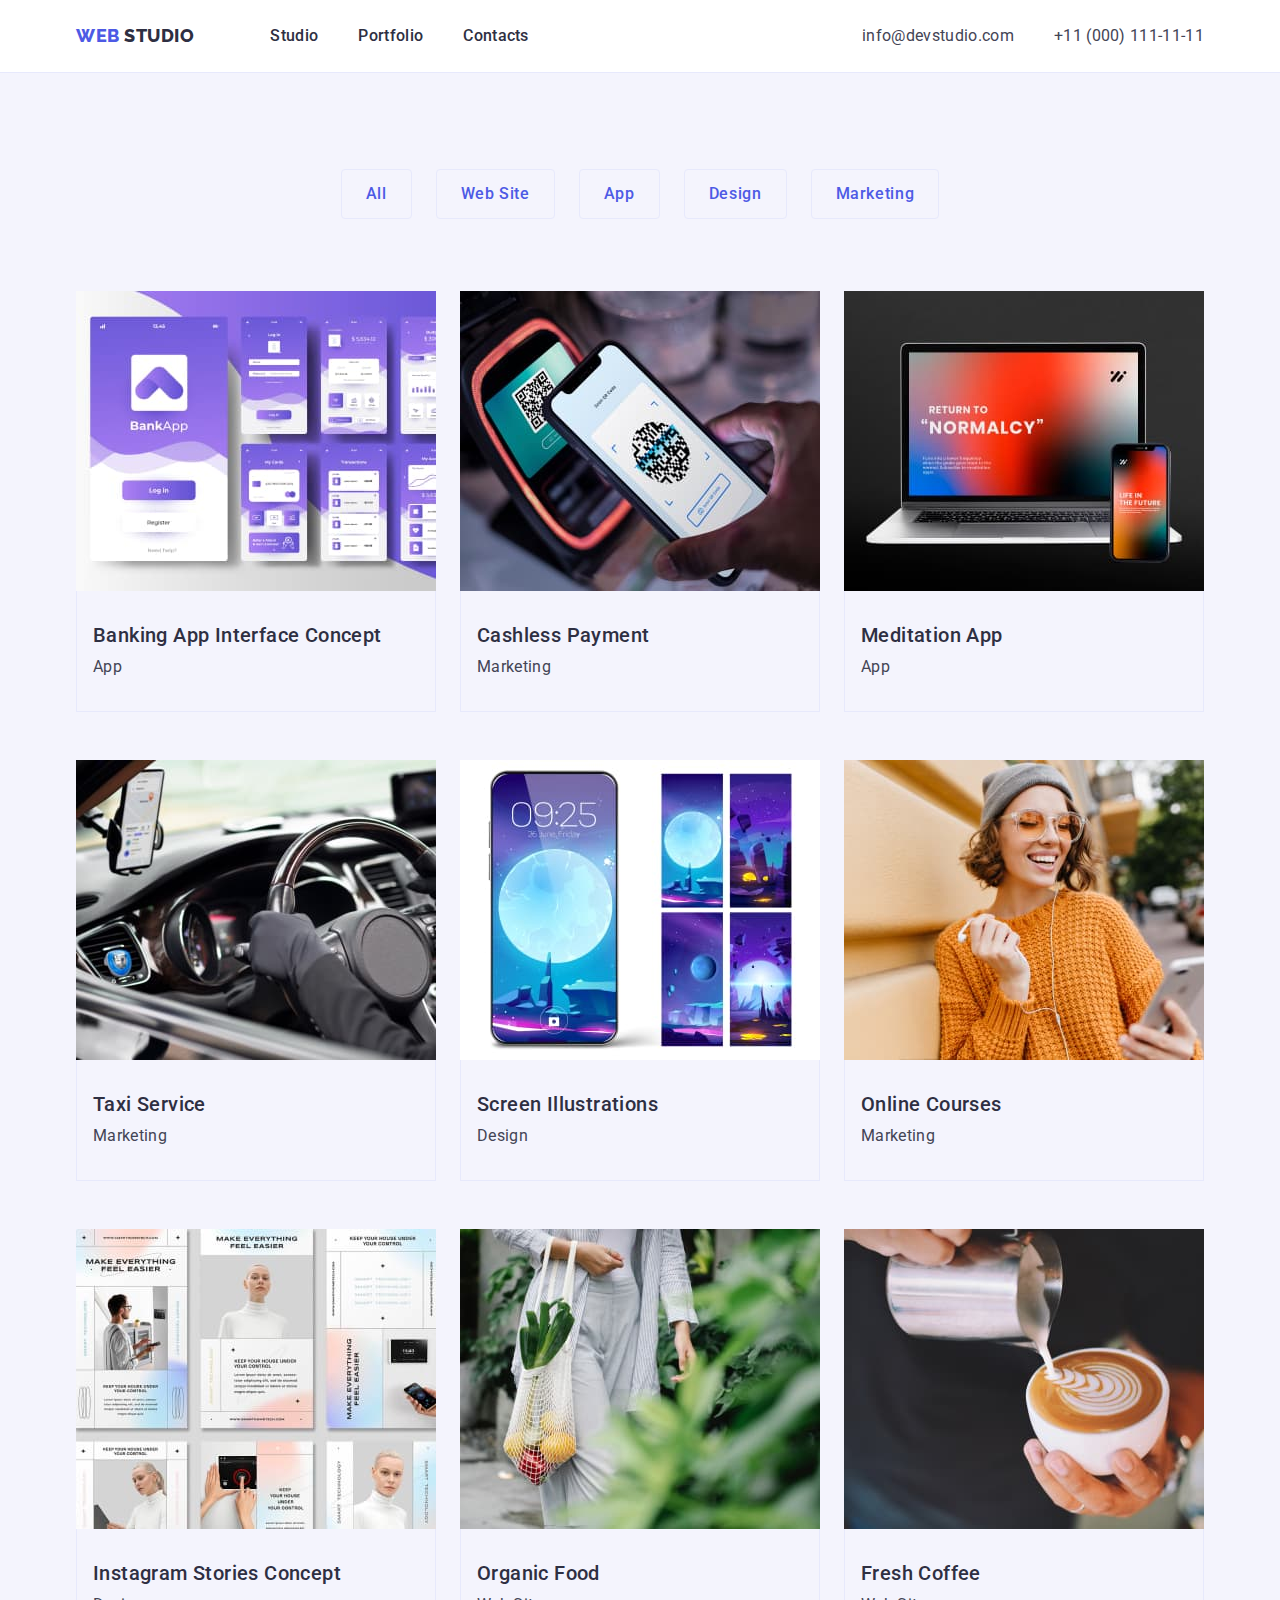
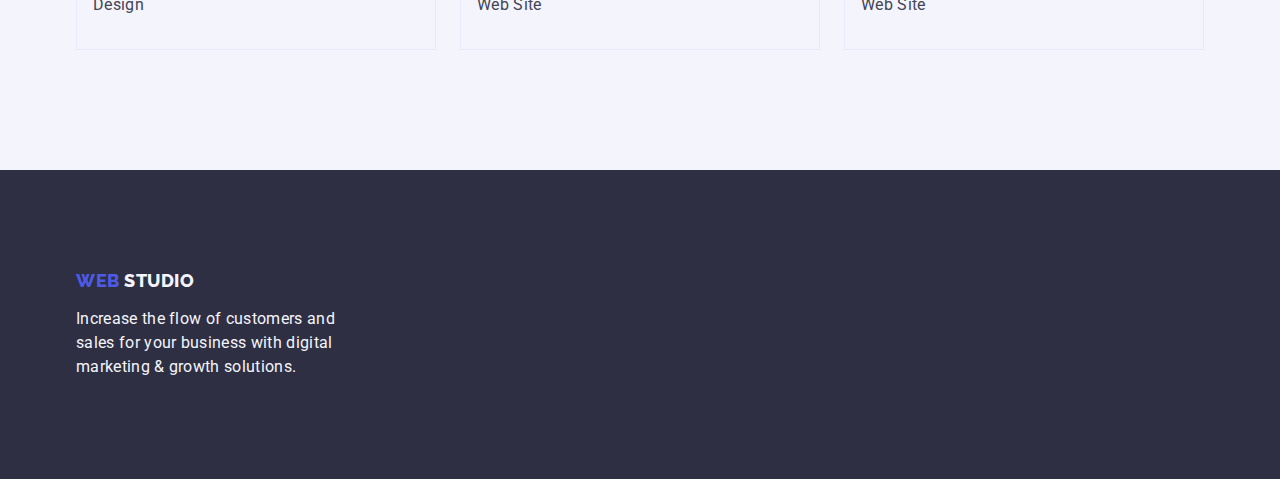
==== portfolio.html @ 8de0c39c "Initial commit" ====
<!DOCTYPE html>
<html lang="en">
  <head>
    <meta charset="UTF-8" />
    <meta http-equiv="X-UA-Compatible" content="IE=edge" />
    <meta name="viewport" content="width=device-width, initial-scale=1.0" />
    <title>WebStudio</title>
    <link rel="preconnect" href="https://fonts.googleapis.com" />
    <link rel="preconnect" href="https://fonts.gstatic.com" crossorigin />
    <link
      href="https://fonts.googleapis.com/css2?family=Raleway:wght@800&family=Roboto:wght@400;500;700&display=swap"
      rel="stylesheet"
    />
    <link
      rel="stylesheet"
      href="https://cdnjs.cloudflare.com/ajax/libs/modern-normalize/1.1.0/modern-normalize.min.css"
    />
    <link rel="stylesheet" href="./css/styles.css" />
  </head>
  <body>
    <!--Header -->
    <header class="page-header">
      <div class="container header-conteiner">
        <nav class="main-nav">
          <a class="logo link" href="./index.html">Web <span class="logo-part">Studio</span></a>
          <ul class="list menu-conteiner">
            <li class="menu-item">
              <a class="menu-link link" href="./index.html">Studio</a>
            </li>
            <li class="menu-item">
              <a class="menu-link link" href="./portfolio.html">Portfolio</a>
            </li>
            <li class="menu-item">
              <a class="menu-link link" href="">Contacts</a>
            </li>
          </ul>
        </nav>
        <address class="header-address">
          <ul class="list address-conteiner">
            <li>
              <a class="address link" href="mailto:info@devstudio.com">info@devstudio.com</a>
            </li>
            <li>
              <a class="address link" href="tel:+110001111111">+11 (000) 111-11-11</a>
            </li>
          </ul>
        </address>
      </div>
    </header>
    <main>
      <!--Filtr Portfolio-->
      <section class="section-portfolio">
        <div class="container">
          <h1 class="visually-hidden">Portfolio Webstudio best</h1>
          <ul class="portfolio-button-list list">
            <li>
              <button class="button-filtr" type="button">All</button>
            </li>
            <li>
              <button class="button-filtr" type="button">Web Site</button>
            </li>
            <li>
              <button class="button-filtr" type="button">App</button>
            </li>
            <li>
              <button class="button-filtr" type="button">Design</button>
            </li>
            <li>
              <button class="button-filtr" type="button">Marketing</button>
            </li>
          </ul>
          <!--Portfolio-->

          <ul class="portfolio-list list">
            <li class="portfolio-item">
              <a class="link" href="">
                <img
                  src="./images/portfolio/banking-app.jpg"
                  alt="page App bank"
                  width="360"
                  height="300"
                />
                <div class="portfolio-container">
                  <h2 class="portfolio-caption">Banking App Interface Concept</h2>
                  <p class="portfolio-text">App</p>
                </div>
              </a>
            </li>
            <li class="portfolio-item">
              <a class="link" href="">
                <img
                  src="./images/portfolio/kashles-market.jpg"
                  alt="telefon"
                  width="360"
                  height="300"
                />
                <div class="portfolio-container">
                  <h2 class="portfolio-caption">Cashless Payment</h2>
                  <p class="portfolio-text">Marketing</p>
                </div>
              </a>
            </li>
            <li class="portfolio-item">
              <a class="link" href="">
                <img
                  src="./images/portfolio/meditation-app.jpg"
                  alt="computer"
                  width="360"
                  height="300"
                />
                <div class="portfolio-container">
                  <h2 class="portfolio-caption">Meditation App</h2>
                  <p class="portfolio-text">App</p>
                </div>
              </a>
            </li>
            <li class="portfolio-item">
              <a class="link" href="">
                <img
                  src="./images/portfolio/taxi-market.jpg"
                  alt="taxi driver"
                  width="360"
                  height="300"
                />
                <div class="portfolio-container">
                  <h2 class="portfolio-caption">Taxi Service</h2>
                  <p class="portfolio-text">Marketing</p>
                </div>
              </a>
            </li>
            <li class="portfolio-item">
              <a class="link" href="">
                <img
                  src="./images/portfolio/ilustration-design.jpg"
                  alt="screensaver on phone"
                  width="360"
                  height="300"
                />
                <div class="portfolio-container">
                  <h2 class="portfolio-caption">Screen Illustrations</h2>
                  <p class="portfolio-text">Design</p>
                </div>
              </a>
            </li>
            <li class="portfolio-item">
              <a class="link" href="">
                <img
                  src="./images/portfolio/kursi-market.jpg"
                  alt="girl studying"
                  width="360"
                  height="300"
                />
                <div class="portfolio-container">
                  <h2 class="portfolio-caption">Online Courses</h2>
                  <p class="portfolio-text">Marketing</p>
                </div>
              </a>
            </li>
            <li class="portfolio-item">
              <a class="link" href="">
                <img
                  src="./images/portfolio/instagram-design.jpg"
                  alt="instagram design"
                  width="360"
                  height="300"
                />
                <div class="portfolio-container">
                  <h2 class="portfolio-caption">Instagram Stories Concept</h2>
                  <p class="portfolio-text">Design</p>
                </div>
              </a>
            </li>
            <li class="portfolio-item">
              <a class="link" href="">
                <img
                  src="./images/portfolio/food-website.jpg"
                  alt="Organic Food"
                  width="360"
                  height="300"
                />
                <div class="portfolio-container">
                  <h2 class="portfolio-caption">Organic Food</h2>
                  <p class="portfolio-text">Web Site</p>
                </div>
              </a>
            </li>
            <li class="portfolio-item">
              <a class="link" href="">
                <img
                  src="./images/portfolio/coffee-website.jpg"
                  alt="a cap of coffee"
                  width="360"
                  height="300"
                />
                <div class="portfolio-container">
                  <h2 class="portfolio-caption">Fresh Coffee</h2>
                  <p class="portfolio-text">Web Site</p>
                </div>
              </a>
            </li>
          </ul>
        </div>
      </section>
    </main>
    <footer class="footer">
      <div class="container">
        <a class="logo link" href="./index.html">Web <span class="logo-footer">Studio</span></a>
        <p class="footer-text">
          Increase the flow of customers and sales for your business with digital marketing & growth
          solutions.
        </p>
      </div>
    </footer>
  </body>
</html>
---- css/styles.css ----
:root {
  --main-font: 'Roboto', sans-serif;
  --secondary-font: 'Raleway', sans-serif;
  --text: #434455;
  --dark-text: #2e2f42;
  --aktiv: #404bbf;
  --iris: #4d5ae5;
  --light: #f4f4fd;
}
*,
*::before,
*::after {
  box-sizing: border-box;
}
.list {
  list-style: none;
}

.link {
  text-decoration: none;
}
button {
  font-family: inherit;
  cursor: pointer;
}

h1,
h2,
h3,
h4,
p {
  margin-top: 0;
  margin-bottom: 0;
}

ul,
ol {
  margin-top: 0;
  margin-bottom: 0;
  padding-left: 0;
}

img {
  display: block;
  max-width: 100%;
}
/* скрываем заголовки */

.visually-hidden {
  position: absolute;
  width: 1px;
  height: 1px;
  margin: -1px;
  border: 0;
  padding: 0;
  white-space: nowrap;
  clip-path: inset(100%);
  clip: rect(0 0 0 0);
  overflow: hidden;
}

body {
  font-family: var(--main-font);
  color: var(--text);
  background: #ffffff;
  font-size: 16px;
  letter-spacing: 0.02em;
}

h3 {
  font-weight: 500;
  font-size: 20px;
  line-height: 1.2;
  letter-spacing: 0.02em;
  color: var(--dark-text);
}

.container {
  width: 1158px;
  margin-left: auto;
  margin-right: auto;
  padding-left: 15px;
  padding-right: 15px;
}

/* Header */
.page-header {
  border-bottom: 1px solid #e7e9fc;
}

.header-conteiner {
  display: flex;
  align-items: center;
}

.main-nav {
  display: flex;
  align-items: center;
}

.logo {
  font-family: var(--secondary-font);
  font-style: normal;
  font-weight: 800;
  font-size: 18px;
  line-height: 1.17;
  align-items: center;
  letter-spacing: 0.03em;
  text-transform: uppercase;
  color: var(--iris);
  display: inline-block;
}

.logo-part {
  color: var(--dark-text);
  margin-right: 76px;
}

.menu-link {
  font-style: normal;
  font-weight: 500;
  letter-spacing: 0.02em;
  line-height: 1.5;
  color: var(--dark-text);
  padding: 24px 0;
}

.menu-item {
  padding-top: 24px;
  padding-bottom: 24px;
}

.menu-link:hover,
.menu-link:focus {
  color: var(--aktiv);
}

.menu-conteiner {
  display: flex;
  align-items: center;
  gap: 40px;
}

.address {
  font-family: inherit;
  font-style: normal;
  line-height: 1.5;
  color: var(--text);
}

.address-conteiner {
  display: flex;
  gap: 40px;
  align-items: center;
  /* margin-left: auto; */
  padding-top: 24px;
  padding-bottom: 24px;
}

.header-address {
  font-style: normal;
  margin-left: auto;
}

.address:hover,
.address:focus {
  color: #404bbf;
}
/* Hero */
.hero-section {
  background-color: var(--dark-text);
  padding-top: 188px;
  padding-bottom: 188px;
}

.hero-title {
  font-weight: 700;
  font-size: 56px;
  font-style: normal;
  line-height: 1.07;
  text-align: center;
  letter-spacing: 0.02em;
  color: #ffffff;
  margin-bottom: 48px;
  max-width: 496px;
  margin-left: auto;
  margin-right: auto;
}

.button-hero {
  display: block;
  font-style: normal;
  font-weight: 500;
  font-size: 16px;
  line-height: 1.5;
  align-items: center;
  letter-spacing: 0.04em;
  background-color: var(--iris);
  list-style: none;
  border-color: var(--iris);
  border-radius: 4px;
  padding: 16px 32px;
  min-width: 169px;
  height: 56px;
  border: none;
  margin-left: auto;
  margin-right: auto;
  color: #ffffff;
}

.button-hero:hover,
.button-hero:focus {
  background: var(--aktiv);
}

/* Advantages Section */
.advantages {
  margin-top: 0;
  padding: 120px 0;
}
.advantages-list {
  display: flex;
  gap: 24px;
}
.title {
  margin-bottom: 8px;
  margin-top: 0;
}
.advantages-title {
  letter-spacing: 0.02em;
}

.advantages-text {
  line-height: 1.5;
}

.advantages-item {
  width: calc((100% - 72px) / 4);
}
/* doing */
.doing-section {
  padding-bottom: 120px;
}

.doing-title {
  font-style: normal;
  font-weight: 700;
  font-size: 36px;
  line-height: 111%;
  text-align: center;
  letter-spacing: 0.02em;
  text-transform: capitalize;
  color: var(--dark-text);
  margin-bottom: 72px;
}

.doing-list {
  display: flex;
  gap: 24px;
}

/* team */
.section-team {
  background: var(--light);
  padding: 120px 0;
}

.team-list {
  display: flex;
  gap: 24px;
}

.team {
  background-color: #ffffff;
  text-align: center;
  width: calc((100% - 72px) / 4);
  border-radius: 0 0 4px 4px;
}

.team-card {
  padding: 32px 16px;
  border-radius: 0 0 4px 4px;
}

.name-persone {
  text-align: center;
  margin-bottom: 8px;
  margin-top: 0;
}

.job-title {
  line-height: 1.5;
  text-align: center;
}

/* footer */
.footer {
  background: #2e2f42;
  padding: 100px 0;
}
.footer .logo-footer {
  color: var(--light);
  margin-bottom: 16px;
}
.footer-text {
  line-height: 1.5;
  color: var(--light);
  max-width: 264px;
  margin-top: 16px;
}

/* Page PORTFOLIO */
.section-portfolio {
  background-color: #f4f4fd;
  padding-top: 96px;
  padding-bottom: 120px;
}

.portfolio-button-list {
  display: flex;
  gap: 24px;
  justify-content: center;
  margin-bottom: 72px;
}

.button-filtr {
  font-family: var(--main-font);
  font-style: normal;
  font-weight: 500;
  font-size: 16px;
  line-height: 150%;
  letter-spacing: 0.04em;
  align-items: center;
  text-align: center;
  color: var(--iris);
  background: var(--light);
  border-radius: 4px;
  padding: 12px 24px;
  border: 1px solid #e7e9fc;
  display: inline-block;
}

.button-filtr:hover,
.button-filtr:focus {
  background: var(--aktiv);
  color: #ffffff;
  border: 1px solid transparent;
}

.portfolio-list {
  list-style: none;
  display: flex;
  flex-wrap: wrap;
  row-gap: 48px;
  column-gap: 24px;
}

.portfolio-item {
  width: calc((100% - 48px) / 3);
}

.portfolio-container {
  padding: 32px 16px;
  border: 1px solid #e7e9fc;
  border-top: none;
}

.portfolio-caption {
  font-family: var(--main-font);
  font-style: normal;
  font-weight: 500;
  font-size: 20px;
  line-height: 1.2;
  letter-spacing: 0.02em;
  color: var(--dark-text);
  margin-bottom: 8px;
  margin-top: 0;
}

.portfolio-text {
  line-height: 1.5;
  color: var(--text);
  display: inline-block;
  margin: 0;
}
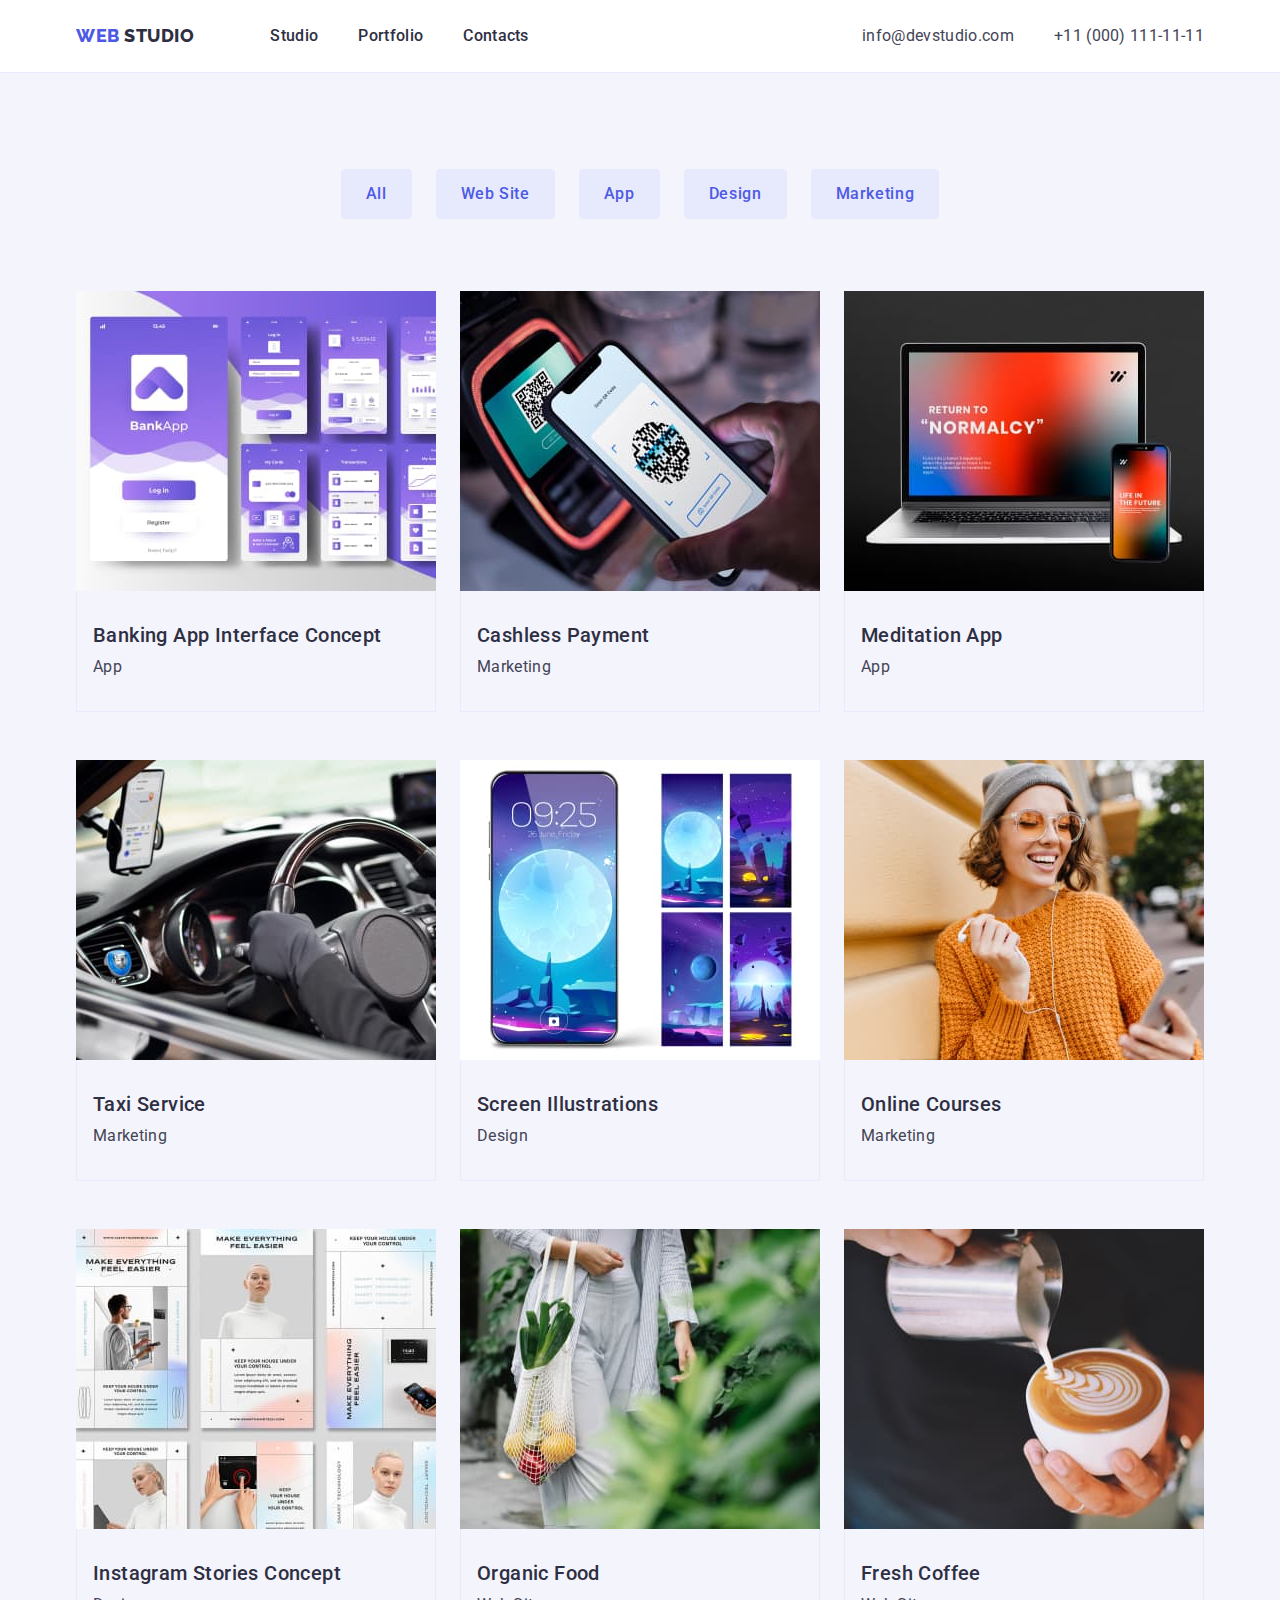
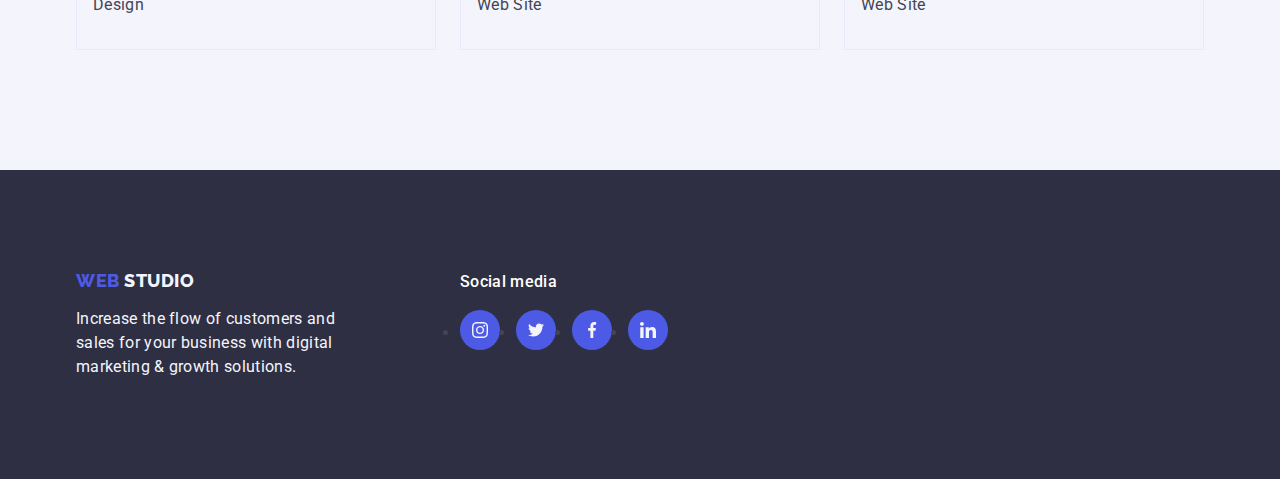
==== commit d32c7dbe: "hw-4" ====
--- a/portfolio.html
+++ b/portfolio.html
@@ -203,12 +203,47 @@
       </section>
     </main>
     <footer class="footer">
-      <div class="container">
-        <a class="logo link" href="./index.html">Web <span class="logo-footer">Studio</span></a>
-        <p class="footer-text">
-          Increase the flow of customers and sales for your business with digital marketing & growth
-          solutions.
-        </p>
+      <div class="container container-footer">
+        <div class="footer-left">
+          <a class="logo link" href="./index.html">Web <span class="logo-footer">Studio</span></a>
+          <p class="footer-text">
+            Increase the flow of customers and sales for your business with digital marketing &
+            growth solutions.
+          </p>
+        </div>
+        <div class="footer-right">
+          <p class="social-media">Social media</p>
+          <ul class="social-list-footer">
+            <li class="social-list-item">
+              <a href="" class="social-list-link">
+                <svg class="social-list-icon" width="16" height="16">
+                  <use href="./images/sprite.svg#icon-instagram-2"></use>
+                </svg>
+              </a>
+            </li>
+            <li class="social-list-item">
+              <a href="" class="social-list-link">
+                <svg class="social-list-icon" width="16" height="16">
+                  <use href="./images/sprite.svg#icon-twitter-1"></use>
+                </svg>
+              </a>
+            </li>
+            <li class="social-list-item">
+              <a href="" class="social-list-link">
+                <svg class="social-list-icon" width="16" height="16">
+                  <use href="./images/sprite.svg#icon-facebook-1"></use>
+                </svg>
+              </a>
+            </li>
+            <li class="social-list-item">
+              <a href="" class="social-list-link">
+                <svg class="social-list-icon" width="16" height="16">
+                  <use href="./images/sprite.svg#icon-linkedin-1"></use>
+                </svg>
+              </a>
+            </li>
+          </ul>
+        </div>
       </div>
     </footer>
   </body>
--- a/css/styles.css
+++ b/css/styles.css
@@ -171,6 +171,14 @@
   background-color: var(--dark-text);
   padding-top: 188px;
   padding-bottom: 188px;
+  max-width: 1440px;
+  height: 600px;
+  margin-left: auto;
+  margin-right: auto;
+  background-image: linear-gradient(rgba(46, 47, 66, 0.7), rgba(46, 47, 66, 0.7)),
+    url(../images/people-office\ 1.png);
+  background-position: center;
+  background-size: cover;
 }
 
 .hero-title {
@@ -237,6 +245,35 @@
 .advantages-item {
   width: calc((100% - 72px) / 4);
 }
+
+.advantages-item::before {
+  display: block;
+  content: '';
+  height: 112px;
+  background-size: 64px;
+  background-repeat: no-repeat;
+  background-position: center;
+  background-color: var(--light);
+  border-radius: 4px;
+  margin-bottom: 8px;
+}
+
+.icon-antenna::before {
+  background-image: url(../images/antenna\ 1.svg);
+}
+
+.icon-clock::before {
+  background-image: url(../images/clock\ 1.svg);
+}
+
+.icon-diagram::before {
+  background-image: url(../images/diagram\ 1.svg);
+}
+
+.icon-astronaut::before {
+  background-image: url(../images/astronaut\ 1.svg);
+}
+
 /* doing */
 .doing-section {
   padding-bottom: 120px;
@@ -275,6 +312,8 @@
   text-align: center;
   width: calc((100% - 72px) / 4);
   border-radius: 0 0 4px 4px;
+  box-shadow: 0px 1px 6px rgba(46, 47, 66, 0.08), 0px 1px 1px rgba(46, 47, 66, 0.16),
+    0px 2px 1px rgba(46, 47, 66, 0.08);
 }
 
 .team-card {
@@ -291,6 +330,59 @@
 .job-title {
   line-height: 1.5;
   text-align: center;
+  margin-bottom: 8px;
+}
+
+.social-list-link {
+  display: flex;
+  justify-content: center;
+  align-items: center;
+  width: 40px;
+  height: 40px;
+  border-radius: 50%;
+  background-color: var(--iris);
+}
+
+.social-list-link:hover,
+.social-list-link:focus {
+  background-color: var(--aktiv);
+}
+
+.social-list {
+  display: flex;
+  justify-content: center;
+  gap: 24px;
+}
+
+/*costomer */
+
+.costomer-list-item {
+  display: flex;
+  justify-content: center;
+  align-items: center;
+  padding: 16px 32px;
+  border: 1px solid var(--text);
+  border-radius: 4px;
+}
+
+.costomer-list {
+  display: flex;
+  justify-content: center;
+  gap: 24px;
+}
+
+.castomer-list-icon {
+  fill: #8e8f99;
+}
+
+.costomer-list-item:hover,
+.costomer-list-item:focus {
+  border-color: var(--aktiv);
+}
+
+.costomer-list-item:hover .castomer-list-icon,
+.costomer-list-item:focus .castomer-list-icon {
+  fill: var(--aktiv);
 }
 
 /* footer */
@@ -307,6 +399,31 @@
   color: var(--light);
   max-width: 264px;
   margin-top: 16px;
+}
+
+.social-media {
+  font-weight: 500;
+  font-size: 16px;
+  line-height: 150%;
+  margin-bottom: 16px;
+  letter-spacing: 0.02em;
+  color: #ffffff;
+}
+
+.container-footer {
+  display: flex;
+  gap: 120px;
+}
+
+.social-list-footer {
+  display: flex;
+  justify-content: center;
+  gap: 16px;
+}
+
+.social-list-footer .social-list-link:hover,
+.social-list-footer .social-list-link:focus {
+  background-color: #31d0aa;
 }
 
 /* Page PORTFOLIO */
@@ -333,7 +450,7 @@
   align-items: center;
   text-align: center;
   color: var(--iris);
-  background: var(--light);
+  background: #e7e9fc;
   border-radius: 4px;
   padding: 12px 24px;
   border: 1px solid #e7e9fc;
@@ -345,6 +462,8 @@
   background: var(--aktiv);
   color: #ffffff;
   border: 1px solid transparent;
+  box-shadow: 0px 3px 1px rgba(0, 0, 0, 0.1), 0px 2px 1px rgba(0, 0, 0, 0.08),
+    0px 2px 2px rgba(0, 0, 0, 0.12);
 }
 
 .portfolio-list {
@@ -357,6 +476,12 @@
 
 .portfolio-item {
   width: calc((100% - 48px) / 3);
+}
+
+.portfolio-item:hover,
+.portfolio-item:focus {
+  box-shadow: 0px 1px 6px rgba(46, 47, 66, 0.08), 0px 1px 1px rgba(46, 47, 66, 0.16),
+    0px 2px 1px rgba(46, 47, 66, 0.08);
 }
 
 .portfolio-container {
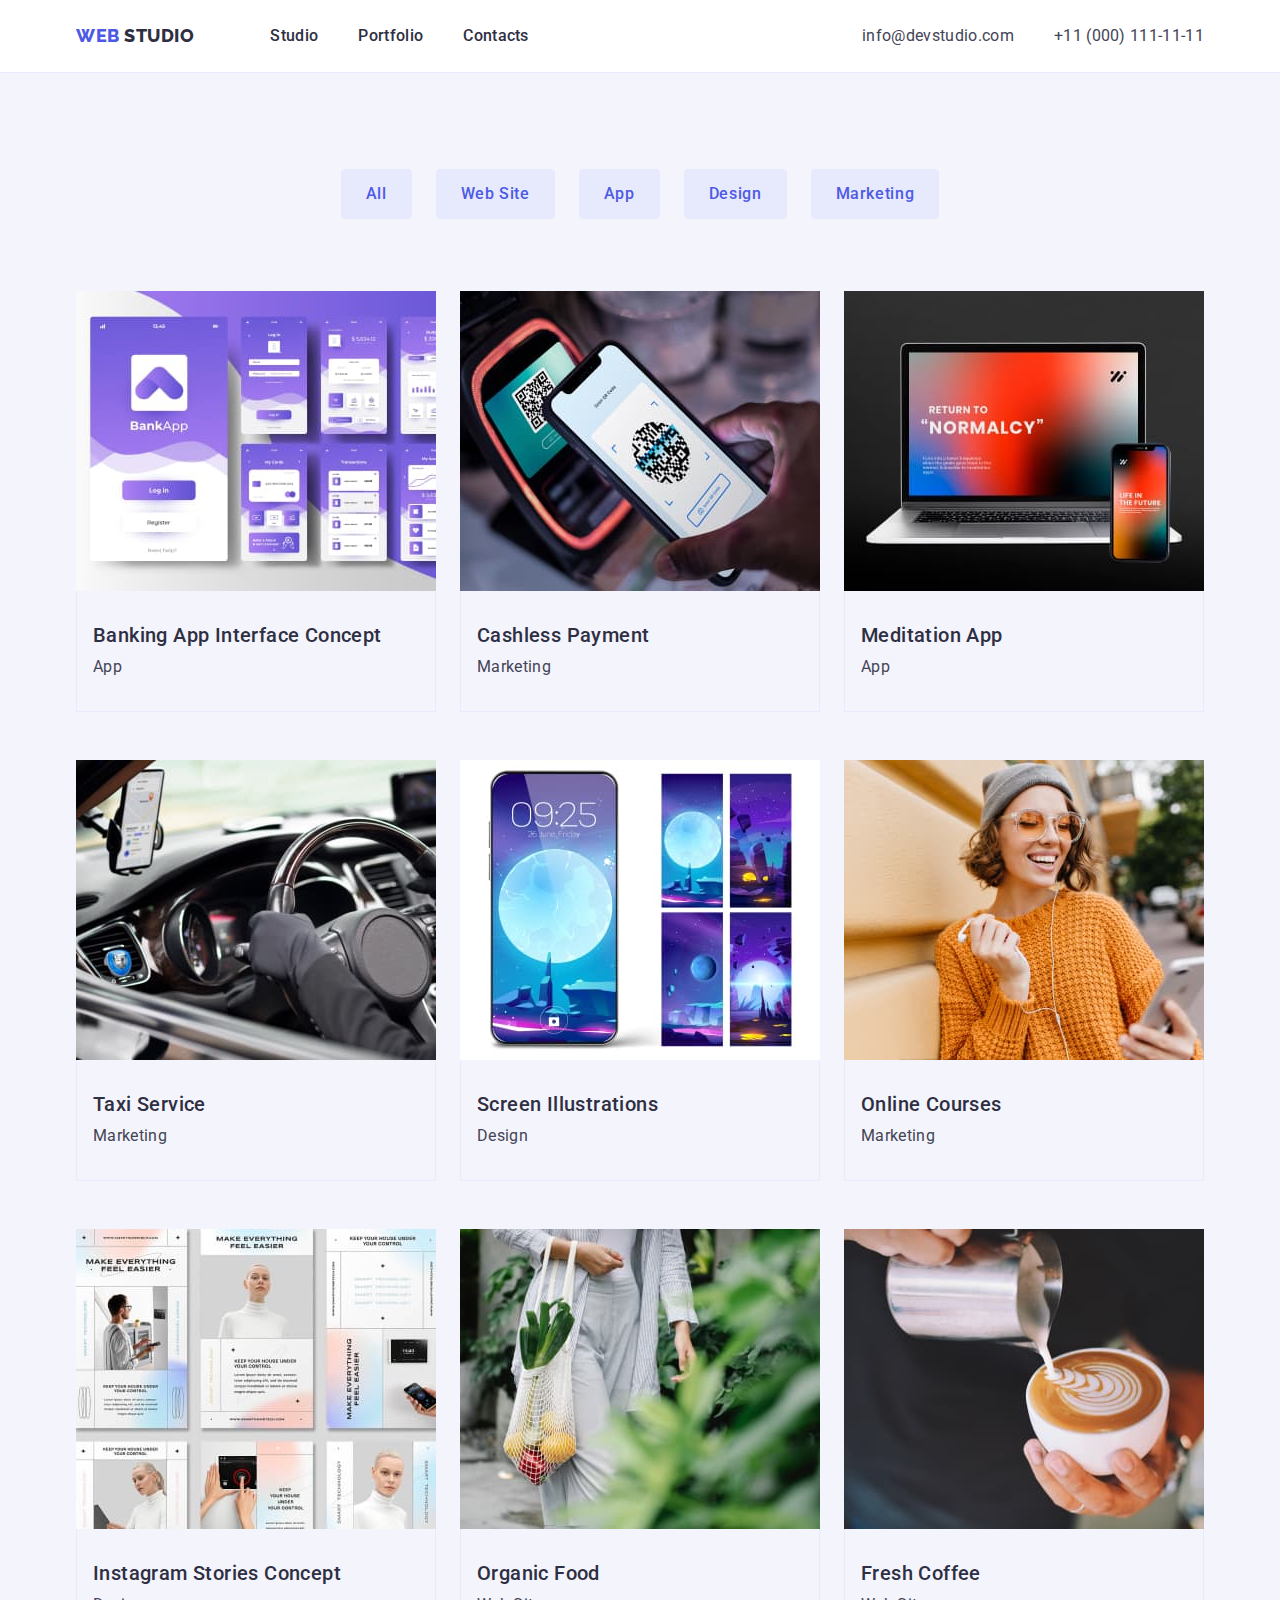
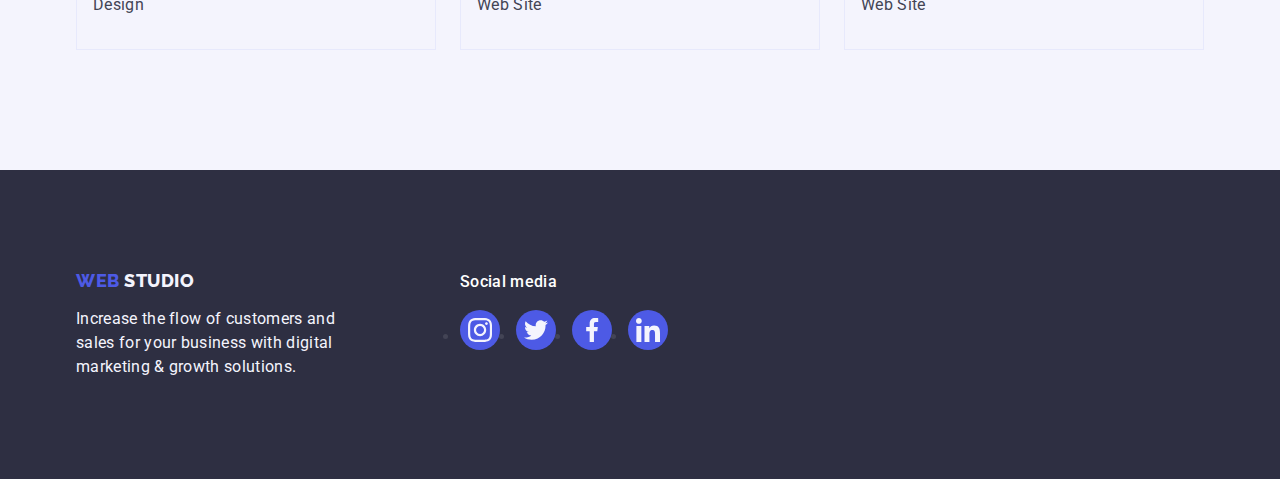
==== commit b76f1ee4: "proba-9" ====
--- a/portfolio.html
+++ b/portfolio.html
@@ -73,7 +73,7 @@
 
           <ul class="portfolio-list list">
             <li class="portfolio-item">
-              <a class="link" href="">
+              <a class="link portfolio-link" href="">
                 <img
                   src="./images/portfolio/banking-app.jpg"
                   alt="page App bank"
@@ -216,29 +216,29 @@
           <ul class="social-list-footer">
             <li class="social-list-item">
               <a href="" class="social-list-link">
-                <svg class="social-list-icon" width="16" height="16">
-                  <use href="./images/sprite.svg#icon-instagram-2"></use>
-                </svg>
-              </a>
-            </li>
-            <li class="social-list-item">
-              <a href="" class="social-list-link">
-                <svg class="social-list-icon" width="16" height="16">
-                  <use href="./images/sprite.svg#icon-twitter-1"></use>
-                </svg>
-              </a>
-            </li>
-            <li class="social-list-item">
-              <a href="" class="social-list-link">
-                <svg class="social-list-icon" width="16" height="16">
-                  <use href="./images/sprite.svg#icon-facebook-1"></use>
-                </svg>
-              </a>
-            </li>
-            <li class="social-list-item">
-              <a href="" class="social-list-link">
-                <svg class="social-list-icon" width="16" height="16">
-                  <use href="./images/sprite.svg#icon-linkedin-1"></use>
+                <svg class="social-list-icon" width="24" height="24">
+                  <use href="./images/icons.svg#icon-instagram-2"></use>
+                </svg>
+              </a>
+            </li>
+            <li class="social-list-item">
+              <a href="" class="social-list-link">
+                <svg class="social-list-icon" width="24" height="24">
+                  <use href="./images/icons.svg#icon-twitter-1"></use>
+                </svg>
+              </a>
+            </li>
+            <li class="social-list-item">
+              <a href="" class="social-list-link">
+                <svg class="social-list-icon" width="24" height="24">
+                  <use href="./images/icons.svg#icon-facebook-1"></use>
+                </svg>
+              </a>
+            </li>
+            <li class="social-list-item">
+              <a href="" class="social-list-link">
+                <svg class="social-list-icon" width="24" height="24">
+                  <use href="./images/icons.svg#icon-linkedin-1"></use>
                 </svg>
               </a>
             </li>
--- a/css/styles.css
+++ b/css/styles.css
@@ -6,6 +6,7 @@
   --aktiv: #404bbf;
   --iris: #4d5ae5;
   --light: #f4f4fd;
+  --passiv-icon: #8e8f99;
 }
 *,
 *::before,
@@ -86,6 +87,8 @@
 /* Header */
 .page-header {
   border-bottom: 1px solid #e7e9fc;
+  box-shadow: 0px 2px 1px rgba(46, 47, 66, 0.08), 0px 1px 1px rgba(46, 47, 66, 0.16),
+    0px 1px 6px rgba(46, 47, 66, 0.08);
 }
 
 .header-conteiner {
@@ -176,9 +179,10 @@
   margin-left: auto;
   margin-right: auto;
   background-image: linear-gradient(rgba(46, 47, 66, 0.7), rgba(46, 47, 66, 0.7)),
-    url(../images/people-office\ 1.png);
+    url(../images/img-name.jpg);
   background-position: center;
   background-size: cover;
+  background-repeat: no-repeat;
 }
 
 .hero-title {
@@ -246,34 +250,17 @@
   width: calc((100% - 72px) / 4);
 }
 
-.advantages-item::before {
-  display: block;
-  content: '';
+.advantages-icon {
+  display: flex;
+  align-items: center;
+  justify-content: center;
   height: 112px;
-  background-size: 64px;
-  background-repeat: no-repeat;
-  background-position: center;
+
   background-color: var(--light);
   border-radius: 4px;
   margin-bottom: 8px;
 }
 
-.icon-antenna::before {
-  background-image: url(../images/antenna\ 1.svg);
-}
-
-.icon-clock::before {
-  background-image: url(../images/clock\ 1.svg);
-}
-
-.icon-diagram::before {
-  background-image: url(../images/diagram\ 1.svg);
-}
-
-.icon-astronaut::before {
-  background-image: url(../images/astronaut\ 1.svg);
-}
-
 /* doing */
 .doing-section {
   padding-bottom: 120px;
@@ -283,7 +270,7 @@
   font-style: normal;
   font-weight: 700;
   font-size: 36px;
-  line-height: 111%;
+  line-height: 1.1;
   text-align: center;
   letter-spacing: 0.02em;
   text-transform: capitalize;
@@ -317,7 +304,7 @@
 }
 
 .team-card {
-  padding: 32px 16px;
+  padding: 32px 0;
   border-radius: 0 0 4px 4px;
 }
 
@@ -354,35 +341,42 @@
   gap: 24px;
 }
 
+.social-list-icon {
+  fill: var(--light);
+}
+
 /*costomer */
 
 .costomer-list-item {
-  display: flex;
-  justify-content: center;
-  align-items: center;
-  padding: 16px 32px;
-  border: 1px solid var(--text);
+  width: calc((100%-120px) / 6);
+  height: 88px;
+}
+
+.costomer-list-link {
+  width: 100%;
+  height: 100%;
+  color: var(--passiv-icon);
+  border: 1px solid var(--passiv-icon);
   border-radius: 4px;
-}
-
+  display: flex;
+  align-items: center;
+  justify-content: center;
+}
 .costomer-list {
   display: flex;
   justify-content: center;
+  align-items: center;
   gap: 24px;
 }
 
 .castomer-list-icon {
-  fill: #8e8f99;
-}
-
-.costomer-list-item:hover,
-.costomer-list-item:focus {
+  fill: currentColor;
+}
+
+.costomer-list-link:hover,
+.costomer-list-link:focus {
   border-color: var(--aktiv);
-}
-
-.costomer-list-item:hover .castomer-list-icon,
-.costomer-list-item:focus .castomer-list-icon {
-  fill: var(--aktiv);
+  color: var(--aktiv);
 }
 
 /* footer */
@@ -413,12 +407,22 @@
 .container-footer {
   display: flex;
   gap: 120px;
+  align-items: baseline;
+}
+
+.footer-right {
+  margin-right: 120px;
 }
 
 .social-list-footer {
   display: flex;
   justify-content: center;
   gap: 16px;
+}
+
+.social-list-icon {
+  width: 24px;
+  height: 24px;
 }
 
 .social-list-footer .social-list-link:hover,
@@ -508,3 +512,13 @@
   display: inline-block;
   margin: 0;
 }
+
+.portfolio-link {
+  display: block;
+}
+
+.portfolio-link:hover,
+.portfolio-link:focus {
+  box-shadow: 0px 1px 6px rgba(46, 47, 66, 0.08), 0px 1px 1px rgba(46, 47, 66, 0.16),
+    0px 2px 1px rgba(46, 47, 66, 0.08);
+}
